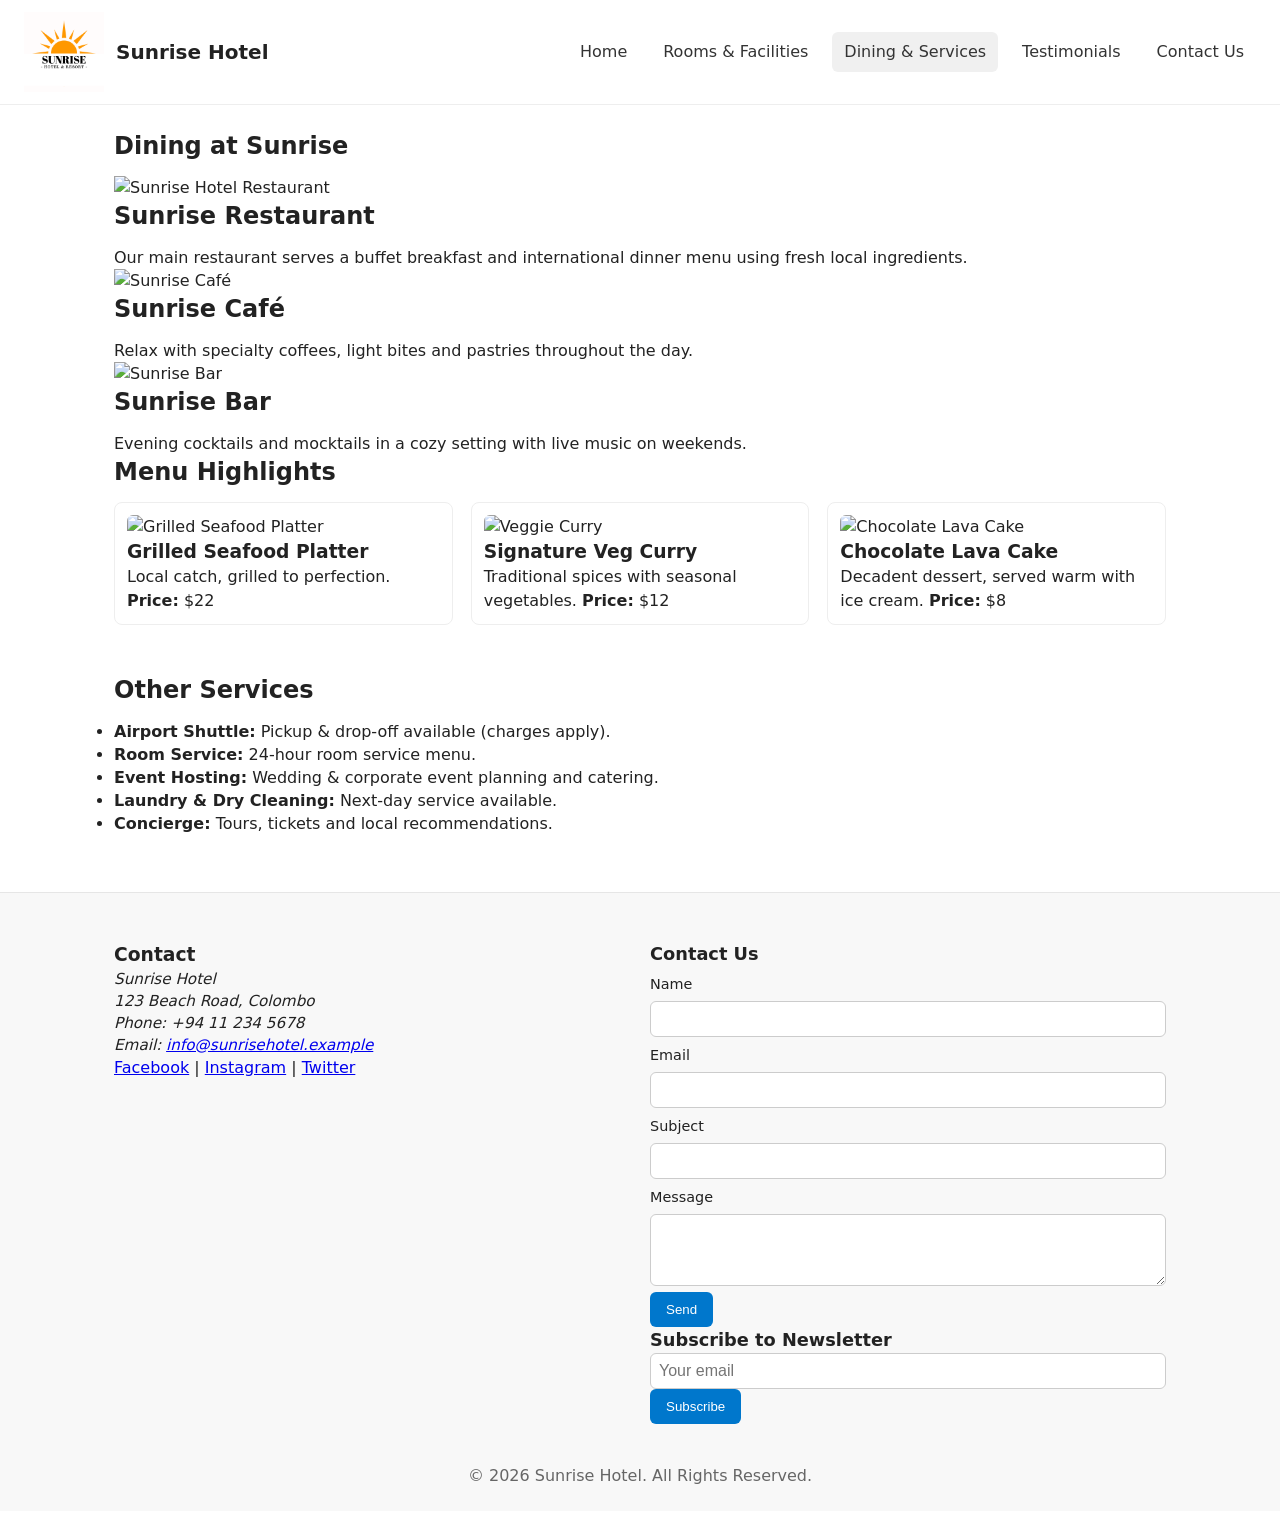
==== dining-services.html @ c7695222 "wip dining-sevice" ====
<!-- File: dining-services.html -->
<!doctype html>
<html lang="en">
<head>
  <meta charset="utf-8" />
  <meta name="viewport" content="width=device-width,initial-scale=1" />
  <title>Sunrise Hotel — Dining & Services</title>
  <link rel="stylesheet" href="css/styles.css" />
</head>
<body>
  <header class="site-header" role="banner">
    <div class="header-inner">
      <a href="home.html" class="logo">
        <img src="images/logo.png" alt="Sunrise Hotel logo" width="80" height="80">
        <span class="hotel-name">Sunrise Hotel</span>
      </a>

      <nav class="main-nav" role="navigation" aria-label="Main Navigation">
        <ul>
          <li><a href="home.html">Home</a></li>
          <li><a href="rooms-facilities.html">Rooms &amp; Facilities</a></li>
          <li><a href="dining-services.html" class="active">Dining &amp; Services</a></li>
          <li><a href="testimonials.html">Testimonials</a></li>
          <li><a href="contact.html">Contact Us</a></li>
        </ul>
      </nav>
    </div>
  </header>

  <main id="content" role="main">
    <section class="dining" aria-labelledby="dining-heading">
      <div class="container">
        <h1 id="dining-heading">Dining at Sunrise</h1>

        <article class="venue">
          <img src="images/restaurant.jpg" alt="Sunrise Hotel Restaurant">
          <h2>Sunrise Restaurant</h2>
          <p>Our main restaurant serves a buffet breakfast and international dinner menu using fresh local ingredients.</p>
        </article>

        <article class="venue">
          <img src="images/cafe.jpg" alt="Sunrise Café">
          <h2>Sunrise Café</h2>
          <p>Relax with specialty coffees, light bites and pastries throughout the day.</p>
        </article>

        <article class="venue">
          <img src="images/bar.jpg" alt="Sunrise Bar">
          <h2>Sunrise Bar</h2>
          <p>Evening cocktails and mocktails in a cozy setting with live music on weekends.</p>
        </article>

        <h2>Menu Highlights</h2>
        <div class="grid menu-grid">
          <div class="menu-item">
            <img src="images/menu1.jpg" alt="Grilled Seafood Platter">
            <h3>Grilled Seafood Platter</h3>
            <p>Local catch, grilled to perfection. <strong>Price:</strong> $22</p>
          </div>

          <div class="menu-item">
            <img src="images/menu2.jpg" alt="Veggie Curry">
            <h3>Signature Veg Curry</h3>
            <p>Traditional spices with seasonal vegetables. <strong>Price:</strong> $12</p>
          </div>

          <div class="menu-item">
            <img src="images/menu3.jpg" alt="Chocolate Lava Cake">
            <h3>Chocolate Lava Cake</h3>
            <p>Decadent dessert, served warm with ice cream. <strong>Price:</strong> $8</p>
          </div>
        </div>
      </div>
    </section>

    <section class="services" aria-labelledby="services-heading">
      <div class="container">
        <h2 id="services-heading">Other Services</h2>
        <ul class="services-list">
          <li><strong>Airport Shuttle:</strong> Pickup & drop-off available (charges apply).</li>
          <li><strong>Room Service:</strong> 24-hour room service menu.</li>
          <li><strong>Event Hosting:</strong> Wedding & corporate event planning and catering.</li>
          <li><strong>Laundry & Dry Cleaning:</strong> Next-day service available.</li>
          <li><strong>Concierge:</strong> Tours, tickets and local recommendations.</li>
        </ul>
      </div>
    </section>
  </main>

  <!-- Footer (same as other pages) -->
  <footer class="site-footer" role="contentinfo">
    <div class="container footer-grid">
      <div class="footer-contact">
        <h3>Contact</h3>
        <address>
          Sunrise Hotel<br>
          123 Beach Road, Colombo<br>
          Phone: +94 11 234 5678<br>
          Email: <a href="mailto:info@sunrisehotel.example">info@sunrisehotel.example</a>
        </address>

        <div class="social-links" aria-label="Social links">
          <a href="#" aria-label="Facebook">Facebook</a> |
          <a href="#" aria-label="Instagram">Instagram</a> |
          <a href="#" aria-label="Twitter">Twitter</a>
        </div>
      </div>

      <div class="footer-forms">
        <h3>Contact Us</h3>
        <form id="footerContactForm3" class="footer-form" action="#" method="post" novalidate>
          <label for="f3-name">Name</label>
          <input id="f3-name" name="name" type="text" required>

          <label for="f3-email">Email</label>
          <input id="f3-email" name="email" type="email" required>

          <label for="f3-subject">Subject</label>
          <input id="f3-subject" name="subject" type="text">

          <label for="f3-message">Message</label>
          <textarea id="f3-message" name="message" rows="3" required></textarea>

          <button type="submit" class="btn">Send</button>
          <div id="footerContactMsg3" role="status" aria-live="polite"></div>
        </form>

        <h3>Subscribe to Newsletter</h3>
        <form id="subscribeForm3" class="subscribe-form" action="#" method="post" novalidate>
          <label for="subscribeEmail3" class="sr-only">Email for newsletter</label>
          <input id="subscribeEmail3" name="subscribeEmail" type="email" placeholder="Your email" required>
          <button type="submit" class="btn">Subscribe</button>
          <div id="subscribeMsg3" role="status" aria-live="polite"></div>
        </form>
      </div>
    </div>

    <div class="footer-bottom">
      <p>&copy; <span id="year3"></span> Sunrise Hotel. All Rights Reserved.</p>
    </div>
  </footer>

  <script>
    document.getElementById('year3').textContent = new Date().getFullYear();

    // Footer forms: simple handlers
    (function(){
      const form = document.getElementById('footerContactForm3');
      const msg = document.getElementById('footerContactMsg3');
      form.addEventListener('submit', (e) => {
        e.preventDefault();
        const name = form.querySelector('[name="name"]').value.trim();
        const email = form.querySelector('[name="email"]').value.trim();
        const message = form.querySelector('[name="message"]').value.trim();
        if (!name || !email || !message) {
          msg.textContent = 'Please fill in name, email and message.';
          msg.style.color = 'crimson';
          return;
        }
        msg.textContent = 'Thank you — message sent!';
        msg.style.color = 'green';
        form.reset();
      });
    })();

    (function(){
      const form = document.getElementById('subscribeForm3');
      const msg = document.getElementById('subscribeMsg3');
      form.addEventListener('submit', (e) => {
        e.preventDefault();
        const email = form.querySelector('[name="subscribeEmail"]').value.trim();
        if (!email) {
          msg.textContent = 'Please enter a valid email.';
          msg.style.color = 'crimson';
          return;
        }
        msg.textContent = 'Subscribed! Check your email for confirmation.';
        msg.style.color = 'green';
        form.reset();
      });
    })();
  </script>
</body>
</html>
---- css/styles.css ----
/* File: css/styles.css */
/* Basic reset */
* { box-sizing: border-box; margin: 0; padding: 0; }
html,body { height: 100%; font-family: system-ui, -apple-system, "Segoe UI", Roboto, "Helvetica Neue", Arial; color: #222; line-height: 1.45; }

/* Layout container */
.container { max-width: 1100px; margin: 0 auto; padding: 24px; }

/* Header / nav */
.site-header { background: #fff; border-bottom: 1px solid #eee; position: sticky; top: 0; z-index: 9999; }
.header-inner { display: flex; align-items: center; justify-content: space-between; gap: 16px; padding: 12px 24px; }
.logo { display: flex; align-items: center; gap: 12px; text-decoration: none; color: inherit; }
.hotel-name { font-weight: 700; font-size: 1.25rem; }
.main-nav ul { list-style: none; display: flex; gap: 12px; align-items: center; }
.main-nav a { display: inline-block; padding: 8px 12px; text-decoration: none; color: #333; border-radius: 6px; }
.main-nav a.active, .main-nav a:hover { background: #f0f0f0; }

/* small shadow when scrolled (JS toggles class) */
.site-header.scrolled { box-shadow: 0 2px 8px rgba(0,0,0,0.08); }

/* Hero */
.hero { height: 60vh; display: flex; align-items: center; justify-content: center; background-size: cover; background-position: center; background-image: url("../images/banner.jpg"); color: #fff; }
.hero-overlay { text-align: center; background: rgba(0,0,0,0.35); padding: 28px; border-radius: 8px; }
.hero h1 { font-size: 2.2rem; margin-bottom: 8px; }
.slogan { margin-bottom: 12px; }

/* Buttons */
.btn { display: inline-block; padding: 10px 16px; border-radius: 6px; text-decoration: none; background: #0077cc; color: #fff; border: none; cursor: pointer; }
.btn-primary { background: #ff8a00; }

/* Grids */
.grid { display: grid; gap: 18px; }
.rooms-grid { grid-template-columns: repeat(auto-fit, minmax(220px, 1fr)); }
.menu-grid { grid-template-columns: repeat(auto-fit, minmax(200px, 1fr)); }
.facilities-grid { grid-template-columns: repeat(auto-fit, minmax(180px, 1fr)); }

/* Cards */
.room-card, .offer-card, .menu-item, .facility { border: 1px solid #eee; padding: 12px; border-radius: 8px; background: #fff; }
.room-card img, .menu-item img, .facility img, .offer-card img { width: 100%; height: 160px; object-fit: cover; border-radius: 6px; }

/* Testimonials */
.testimonial-card { display: flex; gap: 16px; padding: 12px; border-bottom: 1px solid #eee; align-items: flex-start; }
.testimonial-card img { width: 120px; height: 80px; object-fit: cover; border-radius: 6px; }

/* Contact grid */
.contact-grid { display: grid; grid-template-columns: 1fr 1fr; gap: 18px; }
@media (max-width: 780px) {
  .contact-grid { grid-template-columns: 1fr; }
  .hero { height: 40vh; }
  .hero h1 { font-size: 1.6rem; }
}

/* Footer */
.site-footer { background: #f8f8f8; padding: 24px 0; margin-top: 32px; border-top: 1px solid #e6e6e6; }
.footer-grid { display: grid; grid-template-columns: 1fr 1fr; gap: 20px; }
.footer-contact address, .footer-forms { font-size: 0.95rem; }
.footer-bottom { text-align: center; margin-top: 16px; color: #666; }

/* Forms */
label { display: block; margin: 8px 0 6px; font-size: 0.9rem; }
input, textarea { width: 100%; padding: 8px; border: 1px solid #ccc; border-radius: 6px; font-size: 1rem; }
.sr-only { position: absolute !important; height: 1px; width: 1px; overflow: hidden; clip: rect(1px, 1px, 1px, 1px); }

/* minor details */
.price { font-weight: 700; margin-top: 8px; color: #333; }
.desc { color: #555; }

/* utility */
.container h1, .container h2 { margin-bottom: 12px; }
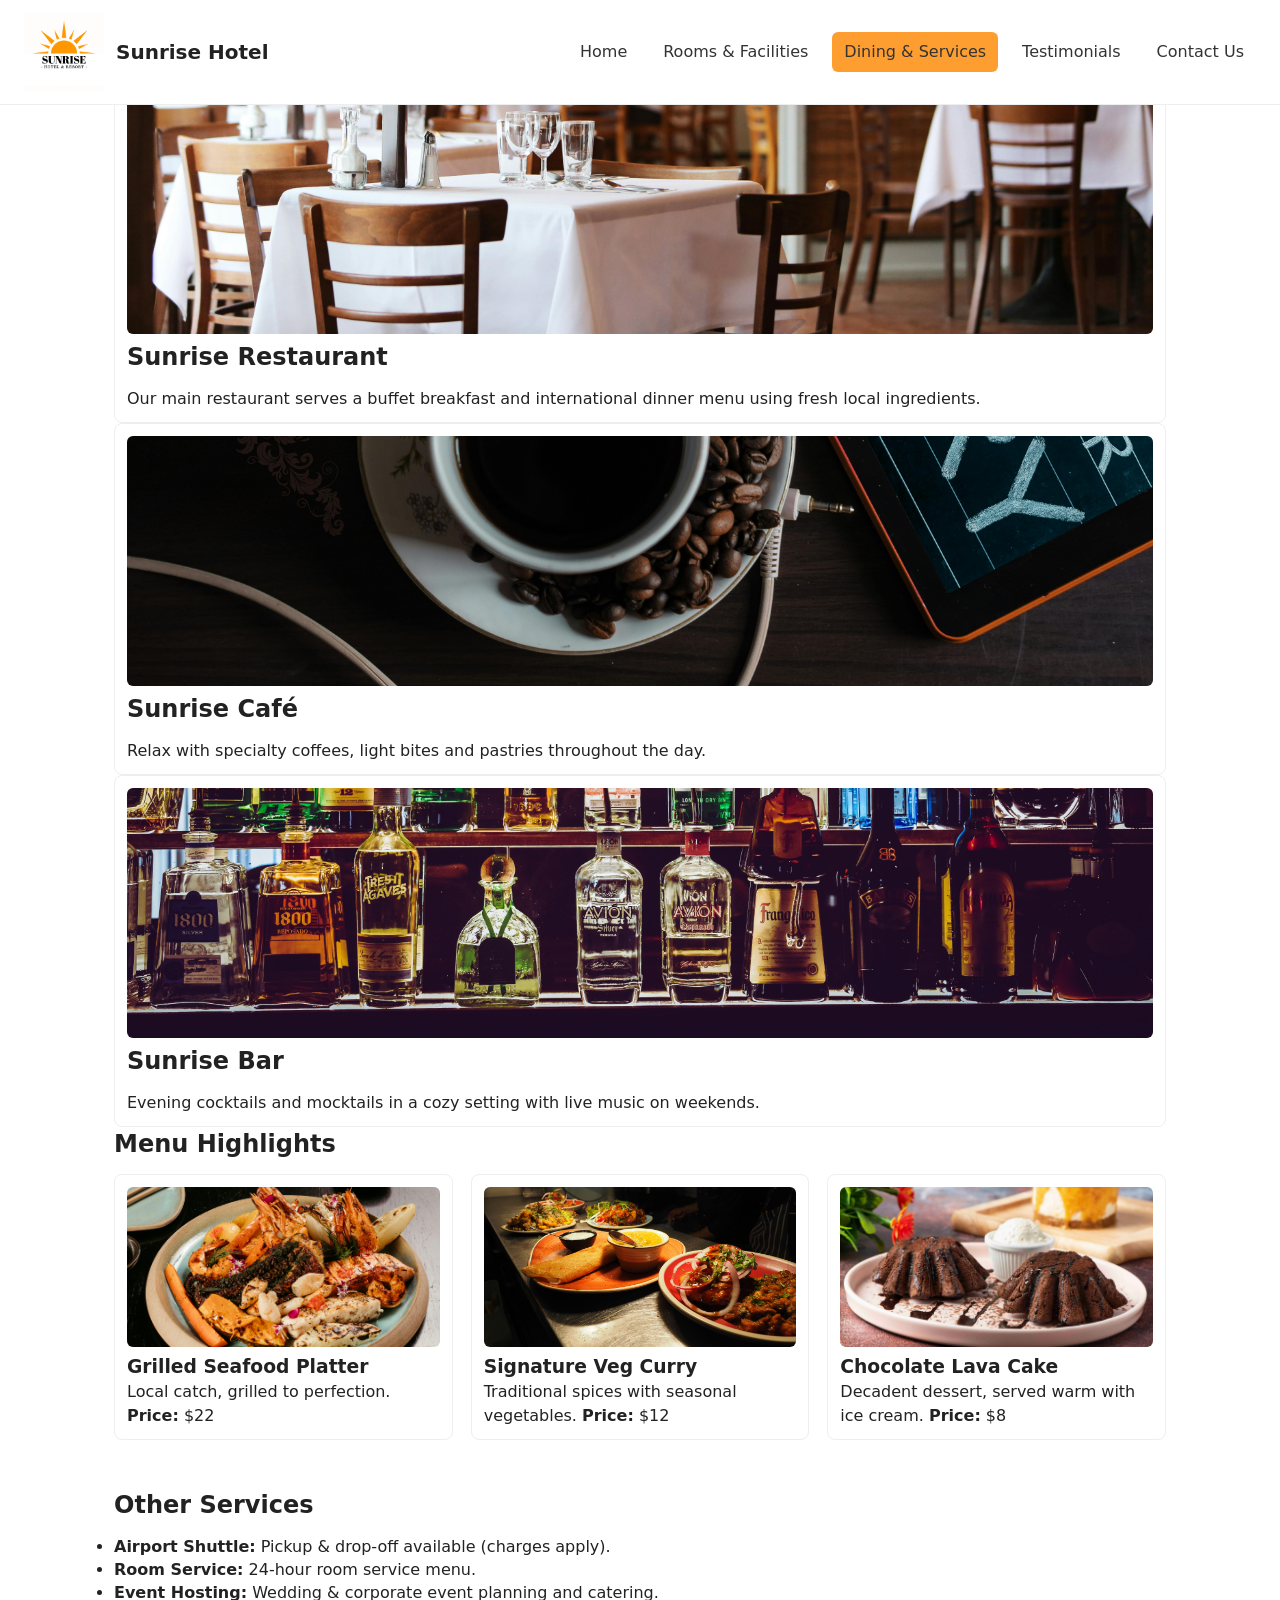
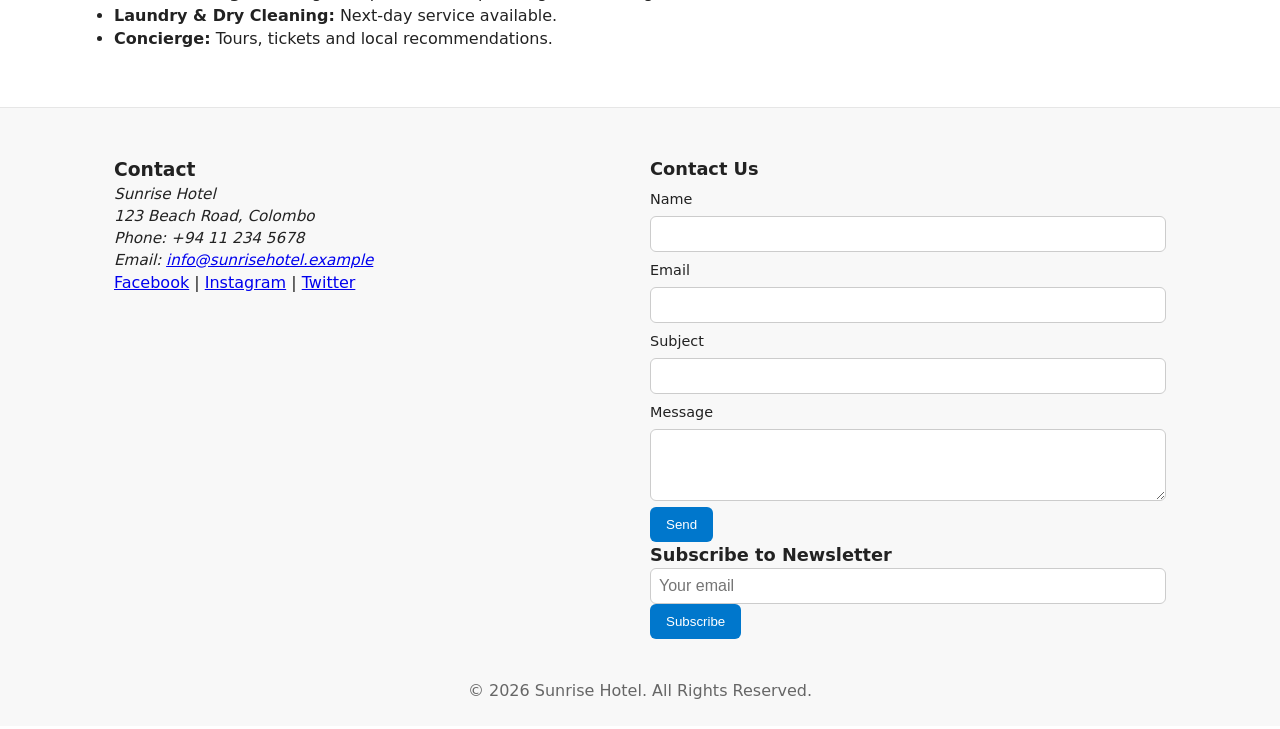
==== commit ba73ecd2: "updated file as index.htm" ====
--- a/dining-services.html
+++ b/dining-services.html
@@ -10,14 +10,14 @@
 <body>
   <header class="site-header" role="banner">
     <div class="header-inner">
-      <a href="home.html" class="logo">
+      <a href="index.html" class="logo">
         <img src="images/logo.png" alt="Sunrise Hotel logo" width="80" height="80">
         <span class="hotel-name">Sunrise Hotel</span>
       </a>
 
       <nav class="main-nav" role="navigation" aria-label="Main Navigation">
         <ul>
-          <li><a href="home.html">Home</a></li>
+          <li><a href="index.html">Home</a></li>
           <li><a href="rooms-facilities.html">Rooms &amp; Facilities</a></li>
           <li><a href="dining-services.html" class="active">Dining &amp; Services</a></li>
           <li><a href="testimonials.html">Testimonials</a></li>
--- a/css/styles.css
+++ b/css/styles.css
@@ -7,19 +7,28 @@
 .container { max-width: 1100px; margin: 0 auto; padding: 24px; }
 
 /* Header / nav */
-.site-header { background: #fff; border-bottom: 1px solid #eee; position: sticky; top: 0; z-index: 9999; }
+.site-header { 
+  background: #fff; 
+  border-bottom: 1px solid #eee; 
+  position: fixed; 
+  top: 0; 
+  left: 0; 
+  width: 100%; 
+  z-index: 9999; 
+}
+
 .header-inner { display: flex; align-items: center; justify-content: space-between; gap: 16px; padding: 12px 24px; }
 .logo { display: flex; align-items: center; gap: 12px; text-decoration: none; color: inherit; }
 .hotel-name { font-weight: 700; font-size: 1.25rem; }
 .main-nav ul { list-style: none; display: flex; gap: 12px; align-items: center; }
 .main-nav a { display: inline-block; padding: 8px 12px; text-decoration: none; color: #333; border-radius: 6px; }
-.main-nav a.active, .main-nav a:hover { background: #f0f0f0; }
+.main-nav a.active, .main-nav a:hover { background: #ff8800cf; }
 
 /* small shadow when scrolled (JS toggles class) */
 .site-header.scrolled { box-shadow: 0 2px 8px rgba(0,0,0,0.08); }
 
 /* Hero */
-.hero { height: 60vh; display: flex; align-items: center; justify-content: center; background-size: cover; background-position: center; background-image: url("../images/banner.jpg"); color: #fff; }
+.hero { height: 60vh; display: flex; align-items: center; justify-content: center; background-size: cover; background-position: center; background-image: url("../images/b1.jpg"); color: #fff; }
 .hero-overlay { text-align: center; background: rgba(0,0,0,0.35); padding: 28px; border-radius: 8px; }
 .hero h1 { font-size: 2.2rem; margin-bottom: 8px; }
 .slogan { margin-bottom: 12px; }
@@ -35,12 +44,35 @@
 .facilities-grid { grid-template-columns: repeat(auto-fit, minmax(180px, 1fr)); }
 
 /* Cards */
-.room-card, .offer-card, .menu-item, .facility { border: 1px solid #eee; padding: 12px; border-radius: 8px; background: #fff; }
-.room-card img, .menu-item img, .facility img, .offer-card img { width: 100%; height: 160px; object-fit: cover; border-radius: 6px; }
+.room-card, .room-detail, .menu-item, .venue, .facility { border: 1px solid #eee; padding: 12px; border-radius: 8px; background: #fff; }
+.offer-card {border: 1px solid #eee; padding: 12px; border-radius: 8px; background: #fff; }
+.room-card img, .room-detail img, .menu-item img, .facility img { width: 100%; height: 160px; object-fit: cover; border-radius: 6px; }
+.offer-card img {
+  width: 100%;
+  height: auto;
+  object-fit: contain;
+  border-radius: 6px;
+  transition: transform 0.4s ease-in-out; /* smooth animation */
+}
+
+.offer-card img:hover {
+  transform: scale(1.05); /* zoom in slightly */
+  cursor: pointer; /* optional: show pointer on hover */
+}
+.room-card img{
+   transition: transform 0.4s ease-in-out;
+}
+
+.room-card img:hover {
+  transform: scale(1.05);
+  cursor: pointer;
+}
+.venue img { width: 100%; height: 250px; object-fit: cover; border-radius: 6px; object-position: bottom; }
+
 
 /* Testimonials */
 .testimonial-card { display: flex; gap: 16px; padding: 12px; border-bottom: 1px solid #eee; align-items: flex-start; }
-.testimonial-card img { width: 120px; height: 80px; object-fit: cover; border-radius: 6px; }
+.testimonial-card img { width: 80px; height: 120px; object-fit: cover; border-radius: 10px; }
 
 /* Contact grid */
 .contact-grid { display: grid; grid-template-columns: 1fr 1fr; gap: 18px; }
